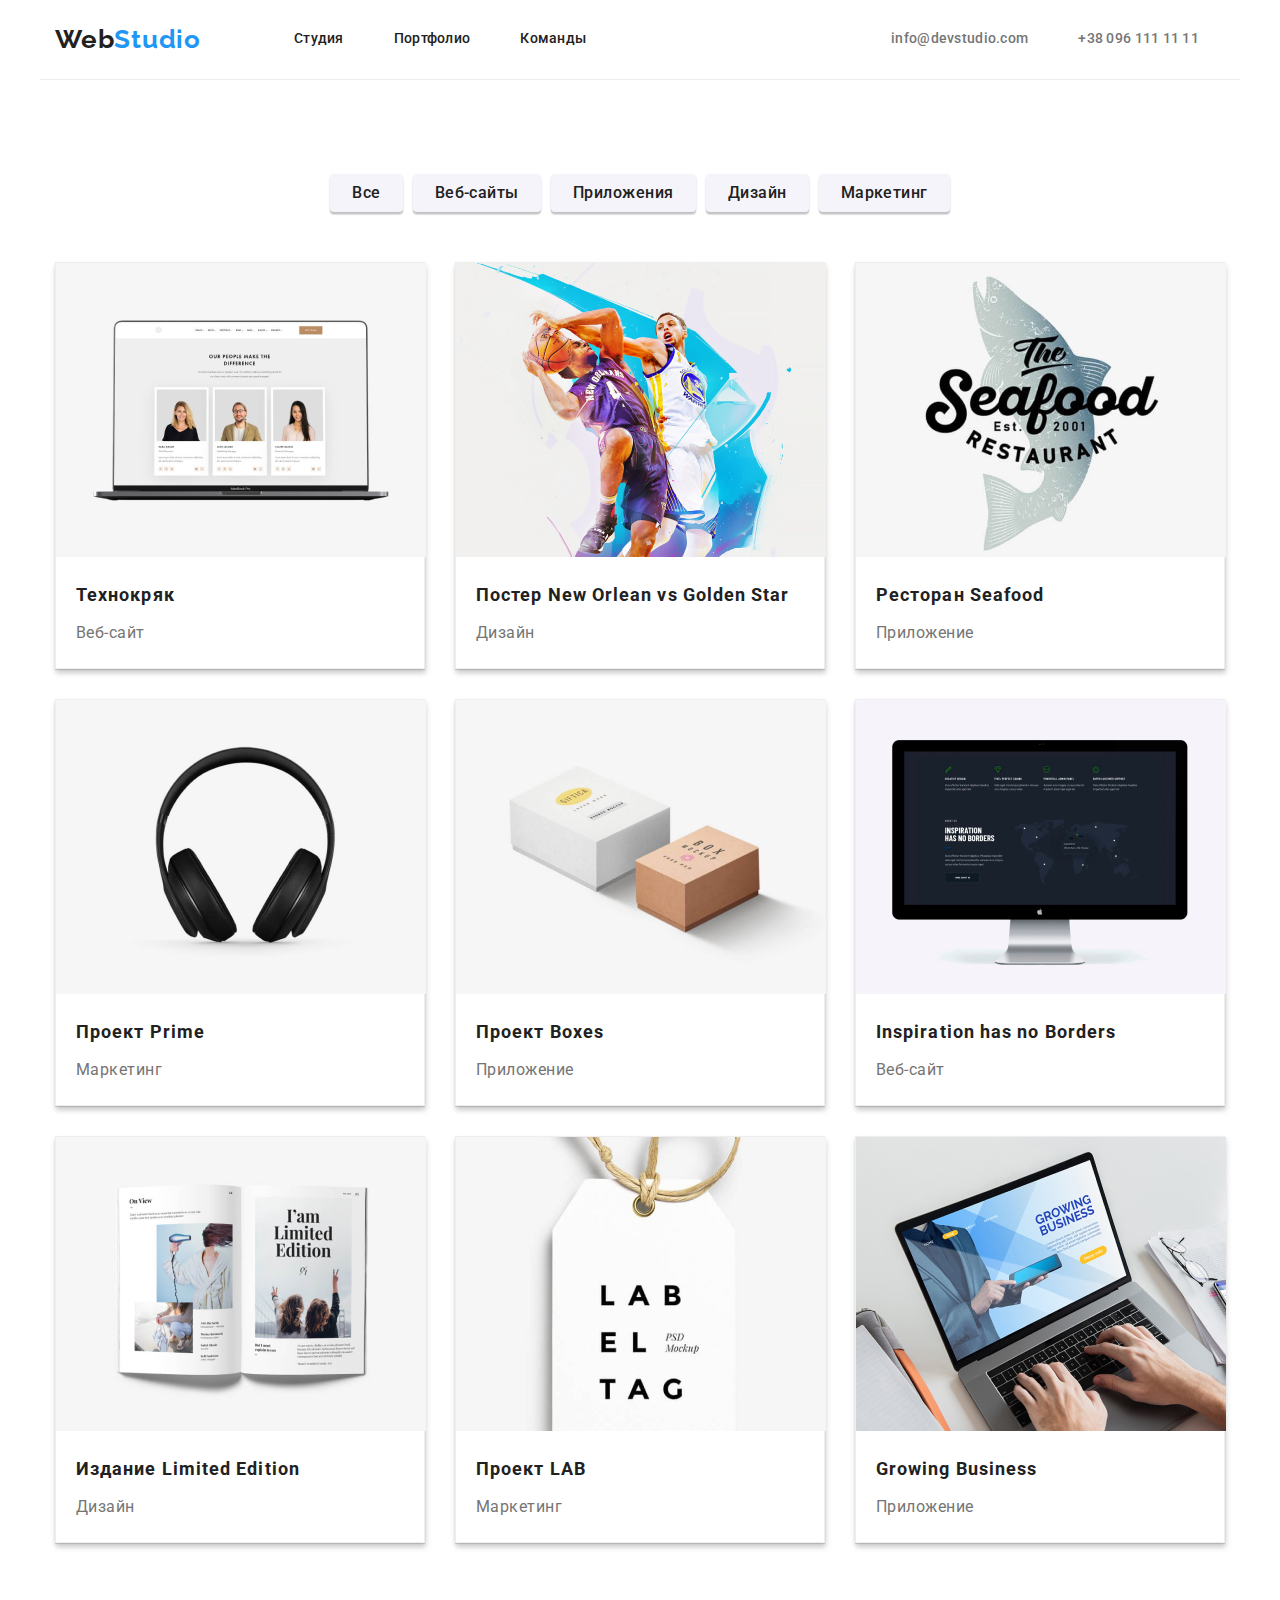
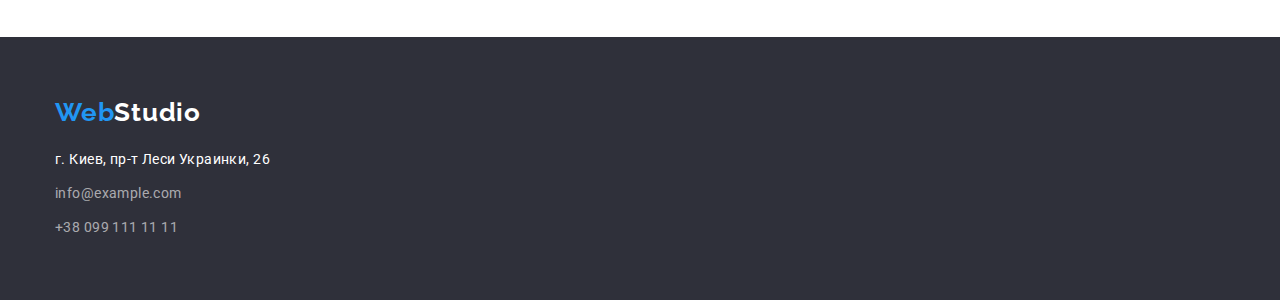
==== portfolio.html @ 48a1d193 "Dekor.elements 06.12.2020" ====
<!DOCTYPE html>
<html lang="ru">

<head>
    <meta charset="UTF-8" />
    <meta name="viewport" content="width=device-width, initial-scale=1.0" />
    <title lang="en">WeB Studio</title>
    <link rel="stylesheet"
        href="https://cdnjs.cloudflare.com/ajax/libs/modern-normalize/1.0.0/modern-normalize.min.css">
    <link rel="preconnect" href="https://fonts.gstatic.com">
    <link
        href="https://fonts.googleapis.com/css2?family=Raleway:wght@700&family=Roboto:wght@400;500;700;900&display=swap"
        rel="stylesheet">
    <link rel="stylesheet" href="./css/style.css">
</head>


<body>
    <!--Шапка-->
    <header class="header">
        <div class="container">
            <nav class="navigation">
                <a href="index.html" class="logo"><span class="logo-header">Web</span>Studio</a>

                <ul class="navigation-list">
                    <li class="navigation-list-item">
                        <a href="index.html" class="navigation-list-link">Студия</a>
                    </li>
                    <li class="navigation-list-item">
                        <a href="" class="navigation-list-link">Портфолио</a>
                    </li>
                    <li class="navigation-list-item">
                        <a href="" class="navigation-list-link">Команды</a>
                    </li>
                </ul>

                <ul class="navigation-list-information">
                    <li class="navigation-list-item">
                        <a href="mailto:info@devstudio.com" class="header-mail">info@devstudio.com</a>
                    </li>
                    <li class="navigation-list-item">
                        <a href="tel:+380961111111" class="header-tel">+38 096 111 11 11</a>
                    </li>
                </ul>
            </nav>
        </div>
    </header>

    <main>
        <!-- Кнопки -->
        <section class="main-button">
            <div class="container">
                <h2 class="visually-hidden">Виды навигации</h2>

                <ul class="button-list">
                    <li class="button-list-item">
                        <button class="button-active" type="button">Все</button>
                    </li>
                    <li class="button-list-item">
                        <button class="button-active" type="button">Веб-сайты</button>
                    </li>
                    <li class="button-list-item">
                        <button class="button-active" type="button">Приложения</button>
                    </li>
                    <li class="button-list-item">
                        <button class="button-active" type="button">Дизайн</button>
                    </li>
                    <li class="button-list-item">
                        <button class="button-active" type="button">Маркетинг</button>
                    </li>
                </ul>
            </div>
        </section>

        <!-- Услуги -->

        <section class="poster">
            <div class="container">
                <ul class="poster-list">
                    <li class="poster-list-item">
                        <img class="poster-image" src="./images/file-1.jpg" alt="Ноутбук с людьми" width="370"
                            height="294" />
                        <h3 class="poster-title">Технокряк</h3>
                        <p class="poster-text">Веб-сайт</p>
                    </li>
                    <li class="poster-list-item">
                        <img class="poster-image" src="./images/file-2.jpg" alt="Постер-Баскетбол" width="370"
                            height="294" />
                        <h3 class="poster-title">Постер New Orlean vs Golden Star</h3>
                        <p class="poster-text">Дизайн</p>
                    </li>
                    <li class="poster-list-item">
                        <img class="poster-image" src="./images/file-3.jpg" alt="Постер-Ресторан" width="370"
                            height="294" />
                        <h3 class="poster-title">Ресторан Seafood</h3>
                        <p class="poster-text">Приложение</p>
                    </li>
                    <li class="poster-list-item">
                        <img class="poster-image" src="./images/file-4.jpg" alt="Наушники" width="370" height="294" />
                        <h3 class="poster-title">Проект Prime</h3>
                        <p class="poster-text">Маркетинг</p>
                    </li>
                    <li class="poster-list-item">
                        <img class="poster-image" src="./images/file-5.jpg" alt="Новый проект" width="370"
                            height="294" />
                        <h3 class="poster-title">Проект Boxes</h3>
                        <p class="poster-text">Приложение</p>
                    </li>
                    <li class="poster-list-item">
                        <img class="poster-image" src="./images/file-6.jpg" alt="Монитор" width="370" height="294" />
                        <h3 class="poster-title" lang="en">Inspiration has no Borders</h3>
                        <p class="poster-text">Веб-сайт</p>
                    </li>
                    <li class="poster-list-item">
                        <img class="poster-image" src="./images/file-7.jpg" alt="Журнал" width="370" height="294" />
                        <h3 class="poster-title">Издание Limited Edition</h3>
                        <p class="poster-text">Дизайн</p>
                    </li>
                    <li class="poster-list-item">
                        <img class="poster-image" src="./images/file-8.jpg" alt="Маркетинговый проект" width="370"
                            height="294" />
                        <h3 class="poster-title">Проект LAB</h3>
                        <p class="poster-text">Маркетинг</p>
                    </li>
                    <li class="poster-list-item">
                        <img class="poster-image" src="./images/file-9.jpg" alt="Ноутбук" width="370" height="294" />
                        <h3 class="poster-title" lang="en">Growing Business</h3>
                        <p class="poster-text">Приложение</p>
                    </li>
                </ul>
            </div>
        </section>
    </main>

    <!--Футер-->
    <footer class="footer">

        <div class="container">
            <a href="index.html" class="logo-footer"><span class="logo">Web</span>Studio</a>

            <address class="address">
                <ul class="address-list">
                    <li class="address-list-item">
                        <a class="address-list-link" href="https://goo.gl/maps/AcYd8yKNyFsXZPgV9" target="_blank"
                            rel="noreferrer noopener">г. Киев, пр-т Леси Украинки, 26</a>
                    </li>
                    <li class="address-list-item">
                        <a class="address-list-link" href="mailto:info@example.com">info@example.com</a>
                    </li>
                    <li class="address-list-item">
                        <a class="address-list-link" href="tel:+380991111111">+38 099 111 11 11</a>
                    </li>
                </ul>
            </address>
        </div>
        
    </footer>
</body>

</html>
---- css/style.css ----
/* !Text:Roboto 
font-weight: 500, 900, 700, 400,  */

:root {
  --main-text: Roboto, sans-serif;
  --logo-text: Raleway, sans-serif;
  --black-color: #212121;
  --blue-color: #2196f3;
  --grey-color: #757575;
  --white-color: #ffffff;
  --address-link-color: rgba(255, 255, 255, 0.6);
}

body {
  font-family: var(--main-text);
  font-style: normal;
}

ul {
  list-style: none;
}

ul,
ol {
  margin: 0;
  padding: 0;
}

/* li, h1, h2, h3, p{
    outline: 1px solid red;
} */

h1,
h2,
h3,
h4,
h5,
h6 {
  margin: 0;
}

p {
  margin: 0;
}

img {
  display: block;
}

.container {
  width: 1200px;
  padding: 0 15px;
  margin: 0 auto;
}

/* !=================HEADER=================== */

.header .container {
  display: flex;
  align-items: center;
  padding-top: 24px;
  padding-bottom: 24px;
  border-bottom: 1px solid #ececec;
}

.header .logo {
  margin-right: 93px;
}

.navigation {
  display: flex;
  align-items: center;
}

.navigation-list,
.navigation-list-information {
  display: flex;
  align-items: center;
}

.navigation-list-item {
  /* outline: 1px solid tomato; */
}

.navigation-list-item:not(:last-child) {
  margin-right: 50px;
}

.container-mail{
  display: flex;
  align-items: center;
 }

.navigation-list-information {
  margin-left: 305px;
}

.container-mail, .container-telefon{
  display: flex;
  align-items: center;
}

.container-mail{
  margin-right: 30px;
}

.logo-link{
  margin-right: 10px;
}

.logo-header,
.logo,
.logo-footer {
  font-family: var(--logo-text);
  font-weight: 700;
  font-size: 26px;
  line-height: 1.19;
  letter-spacing: 0.03em;
  color: var(--black-color);
  text-decoration: none;
}


.navigation-list-link,
.header-mail,
.header-tel {
  font-weight: 500;
  font-size: 14px;
  line-height: 1.14;
  letter-spacing: 0.02em;
}


.navigation-list-item{
  display: flex;
  flex: wrap;
}

.navigation-list-link,
.header-mail,
.address-list-link {
  color: var(--black-color);
  text-decoration: none;
}

.navigation-list-link:hover,
.navigation-list-link:focus {
  color: var(--blue-color);
}


/* .logo-link:hover .header-mail,
.logo-link:focus .header-mail{
  fill: var(--blue-color);
} */

/* .header-mail:hover .logo-link,
.header-mail:focus .logo-link{
  fill: var(--blue-color);
} */

/* .container-mail:hover,
.container-mail:focus{
  fill: var(--blue-color);
} */

/* .logo-link:hover .header-mail,
.logo-link:focus .header-mail{
  fill: currentColor;
} */

.header-tel,
.header-mail {
  color: var(--grey-color);
  text-decoration: none;
}

/* !============================HERO==================== */

.hero .container {
  display: flex;
  flex-wrap: wrap;
  justify-content: center;
  padding-left: 237px;
  padding-right: 237px;
  padding-top: 200px;
  padding-bottom: 200px;
}

.container .container-title {
  margin-bottom: 30px;
}

.hero {
  background: #2F303A;
  background-image: linear-gradient(
   rgba(47, 48, 58, 0.4),
   rgba(47, 48, 58, 0.4)
  ),

  url(/images/main-image.jpg);
  background-repeat: no-repeat;
  background-size: cover;
}

.container-title .hero-title {
  font-weight: 900;
  font-size: 44px;
  line-height: 1.36;
  text-align: center;
  letter-spacing: 0.06em;
  text-transform: uppercase;
  color: var(--white-color);
}

.container .container-link {
  padding-top: 10px;
  padding-bottom: 10px;
  padding-right: 32px;
  padding-left: 32px;
  box-shadow: 0px 4px 4px rgba(0, 0, 0, 0.15);
  border-radius: 4px;
  background: var(--blue-color);
}

.hero .hero-link {
  font-weight: 700;
  font-size: 16px;
  line-height: 1.875;
  letter-spacing: 0.06em;
  color: var(--white-color);
  text-decoration: none;
  display: flex;
  align-items: center;
  text-align: center;
}

.visually-hidden {
  position: absolute;
  width: 1px;
  height: 1px;
  margin: -1px;
  border: 0;
  padding: 0;

  white-space: nowrap;
  clip-path: inset(100%);
  clip: rect(0 0 0 0);
  overflow: hidden;
}

/* !=======================OBJECT========================= */

.container-object{
  display: flex;
  justify-content: center;
  align-items: center;
  width: 270px;
  height: 120px;
  background: #F5F4FA;
  border-radius: 4px;
  margin-bottom: 30px;
}

.object .object-list {
  display: flex;
  padding-top: 94px;
  padding-bottom: 94px;
}

.margin:not(:last-child) {
  margin-right: 30px;
}

.object-list-title {
  margin-bottom: 10px;
}

.object-list-title {
  font-weight: 700;
  font-size: 14px;
  line-height: 1.14;
  letter-spacing: 0.03em;
  text-transform: uppercase;
  color: var(--black-color);
}

.object-list-text {
  font-weight: 400;
  font-size: 14px;
  line-height: 1.71;
  width: 270px;
  letter-spacing: 0.03em;
  color: var(--grey-color);
}

/* !==============================LESSONS===================== */

.lessons-title {
  margin-bottom: 50px;
}

.lessons-list {
  display: flex;
  align-items: center;
  margin-bottom: 94px;
}

.lessons-title,
.command-main-title,
.clients-title {
  font-weight: 700;
  font-size: 36px;
  line-height: 1.16;
  text-align: center;
  letter-spacing: 0.03em;
  color: var(--black-color);
}

/*!==============================COMMAND===================== */

.command {
  background-color: #f5f4fa;
}

.command-main-title {
  padding-top: 94px;
  margin-bottom: 50px;
}

.command-list {
  display: flex;
  justify-content: space-between;
  padding-bottom: 94px;
}

.command-list-item {
  max-width: 270px;
}

.command-title {
  display: flex;
  justify-content: center;
}

.command-profession {
  display: flex;
  justify-content: center;
  /* padding-bottom: 30px; */
}

.command-list-item{
  /* padding-bottom: 30px; */
}

.container-profession {
  background: #ffffff;
  box-shadow: 0px 1px 3px rgba(0, 0, 0, 0.12), 0px 1px 1px rgba(0, 0, 0, 0.14),
    0px 2px 1px rgba(0, 0, 0, 0.2);
  border-radius: 0px 0px 4px 4px;
  padding-top: 30px;
  /* padding-bottom: 30px; */
  /* padding-bottom: 94px;  */
}

.container-profession .command-title {
  margin-bottom: 10px;
}

.command-title,
.command-profession {
  font-weight: 500;
  font-size: 16px;
  line-height: 1.19;
  /* text-align: center; */
  letter-spacing: 0.03em;
  color: var(--black-color);
}

.command-profession {
  font-weight: 400;
  color: var(--grey-color);
}

.container-icon{
  padding-top: 16px;
  padding-bottom: 30px;
}

.command-list-icon{
  display: flex;
  justify-content: center;
  align-items: center;
}

.command-list-link{
  display: flex;
  justify-content: center;
  align-items: center;
  width: 44px;
  height: 44px;
  border-radius: 50%;
  fill: #afb1b8;
  background-color: var(--white-color)
}

.command-list-icon-item:not(:last-child){
  margin-right: 10px;
}

.command-list-link:hover,
.command-list-link:focus{
  background-color: var(--blue-color);
}

.command-list-link:hover .command-list-icon,
.command-list-link:focus .command-list-icon{
   fill: var(--white-color);
}

/* !=====================CLIENT================ */

.clients-title{
  padding-top: 94px;
  padding-bottom: 50px;
}

.clients-list-item{
  display: flex;
  align-items: center;
  justify-content: center;
  width: 170px;
  height: 90px;
  border: 1px solid #AFB1B8;
  border-radius: 4px;
  background-color:var(--white-color);
}

.clients-list{
  padding-bottom: 94px;
}

.clients-list-link{
  display: flex;
  align-items: center;
  justify-content: center;
}

.clients-list{
  display: flex;
  justify-content: space-between;
}

.clients-list-icon{
  fill: #AFB1B8;
}

.clients-list-item:hover .clients-list-icon,
.clients-list-item:focus .clients-list-icon{
  fill: var(--blue-color);
}

/* .clients-list-link:hover .clients-list-icon,
.clients-list-link:focus .clients-list-icon{
  fill: var(--blue-color);
} */


/* !================================FOOTER====================== */

.logo-footer {
  color: var(--white-color);
  padding-top: 60px;
  padding-bottom: 20px;
  display: inline-block;
}

.container .logo {
  color: var(--blue-color);
}

.footer {
  background-color: #2f303a;
}

.address-list-link {
  display: inline-block;
}

.address-list-item:not(:last-child) {
  margin-bottom: 10px;
}

.address-list {
  padding-bottom: 60px;
}

.address-list-link {
  font-style: normal;
  font-weight: 400;
  font-size: 14px;
  line-height: 1.71;
  letter-spacing: 0.03em;
  color: var(--address-link-color);
}

a[href^="https://goo.gl/maps/AcYd8yKNyFsXZPgV9"]
{
  color: var(--white-color);
}


.join{
font-weight: 700;
font-size: 14px;
line-height: 1.14;
letter-spacing: 0.03em;
text-transform: uppercase;
color: var(--white-color);
display: inline-block;
}

.container-primary{
  display: inline-block;
}

/* !========================PORTFOLIO=============== */

/* !========================BUTTON=============== */

.button-list {
  margin-top: 94px;
}

.button-list {
  display: flex;
  justify-content: center;
}

.button-active {
  font-weight: 500;
  font-size: 16px;
  line-height: 1.63;
  text-align: center;
  letter-spacing: 0.03em;
  color: var(--black-color);
  background: #f5f4fa;
  border-radius: 4px;
  box-shadow: 0px 3px 1px rgba(0, 0, 0, 0.1), 0px 1px 2px rgba(0, 0, 0, 0.08),
    0px 2px 2px rgba(0, 0, 0, 0.12);
  padding: 6px 6px;
  padding-right: 22px;
  padding-left: 22px;
  border: none;
}

.button-list {
  margin-bottom: 50px;
}

.button-list-item:not(:last-child) {
  margin-right: 10px;
}

.button-active:hover,
.button-active:focus {
  color: var(--white-color);
  background: #2196f3;
  cursor: pointer;
}

/* !========================POSTER=============== */

.poster-list-item {
  width: 370px;
  margin-right: 30px;
  margin-bottom: 30px;
  background: #ffffff;
  border: 1px solid #eeeeee;
  box-shadow: 0px 1px 1px rgba(0, 0, 0, 0.12), 0px 4px 4px rgba(0, 0, 0, 0.06),
    1px 4px 6px rgba(0, 0, 0, 0.16);
}

.poster-title {
  padding-top: 20px;
  padding-left: 20px;
  margin-bottom: 5px;
  /* outline: 1px solid black; */
}

.poster-text {
  padding-left: 20px;
  padding-bottom: 20px;
  /* outline: 1px solid black; */
}

.poster .poster-list {
  display: flex;
  flex-wrap: wrap;
}

.poster-list-item:nth-child(3n) {
  margin-right: 0px;
}

.poster-list-item:nth-last-child(-n + 3) {
  margin-bottom: 0px;
}

.poster-list {
  padding-bottom: 94px;
}

.poster .poster-title {
  font-weight: 700;
  font-size: 18px;
  line-height: 2;
  letter-spacing: 0.06em;
  color: var(--black-color);
}

.poster .poster-text {
  font-weight: 400;
  font-size: 16px;
  line-height: 1.88;
  letter-spacing: 0.03em;
  color: var(--grey-color);
}
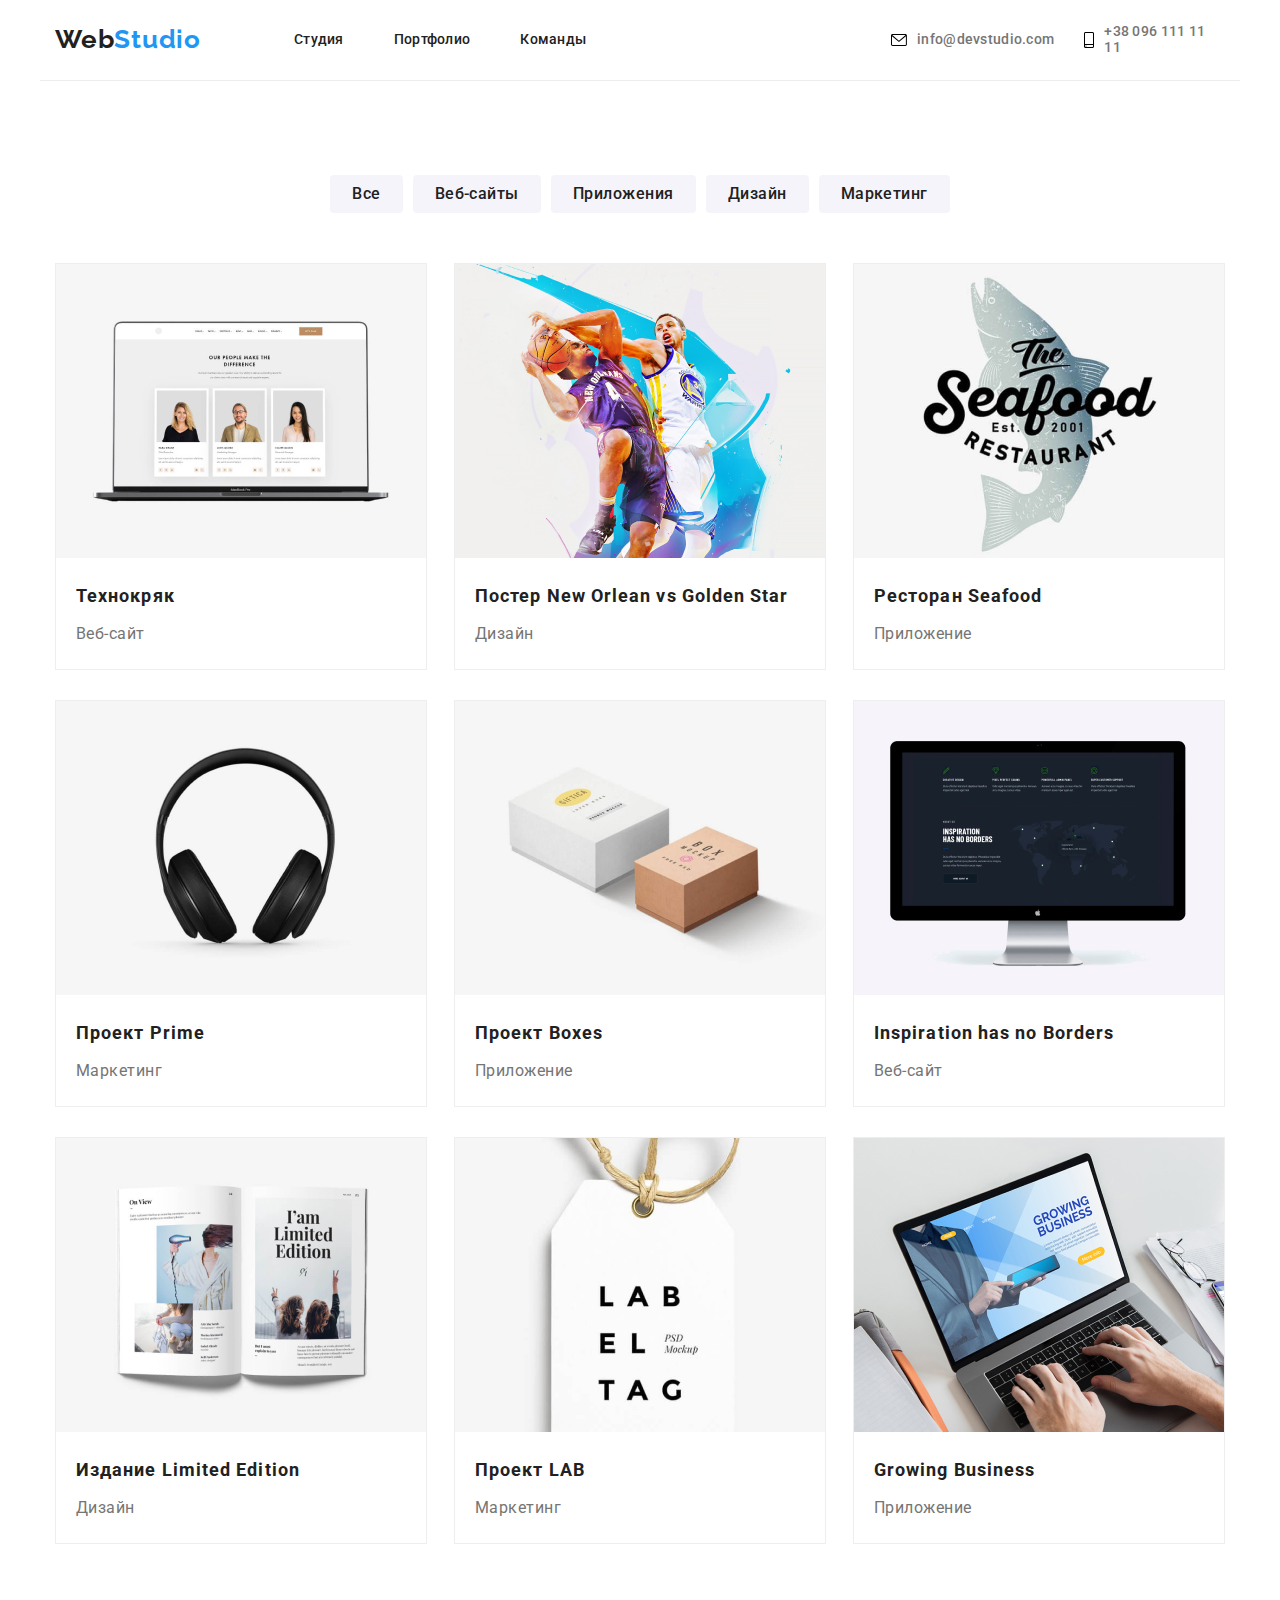
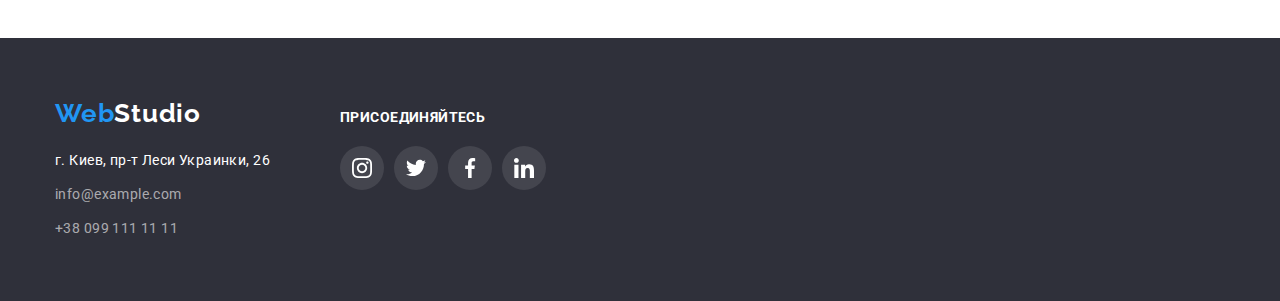
==== commit c85049af: "desk.element + 2index -final" ====
--- a/portfolio.html
+++ b/portfolio.html
@@ -35,11 +35,24 @@
                 </ul>
 
                 <ul class="navigation-list-information">
-                    <li class="navigation-list-item">
-                        <a href="mailto:info@devstudio.com" class="header-mail">info@devstudio.com</a>
-                    </li>
-                    <li class="navigation-list-item">
-                        <a href="tel:+380961111111" class="header-tel">+38 096 111 11 11</a>
+                    <li class="navigation-list-item-link">
+                        <div class="container-mail">
+                            <a href="mailto:info@devstudio.com" class="header-mail">info@devstudio.com
+                                <svg class="logo-link" width=16px height=12px>
+                                <use href="./images/sprite.svg#icon-mail"></use>
+                            </svg>
+                            </a>
+                        </div>
+                    </li>
+
+                    <li class="navigation-list-item">
+                        <div class="container-telefon">
+
+                            <a href="tel:+380961111111" class="header-tel">+38 096 111 11 11
+                                <svg class="logo-link" width=10px height=16px>
+                                <use href="./images/sprite.svg#icon-telefon"></use>
+                            </svg> 
+                            </a>
                     </li>
                 </ul>
             </nav>
@@ -47,7 +60,9 @@
     </header>
 
     <main>
+
         <!-- Кнопки -->
+
         <section class="main-button">
             <div class="container">
                 <h2 class="visually-hidden">Виды навигации</h2>
@@ -133,28 +148,74 @@
     </main>
 
     <!--Футер-->
-    <footer class="footer">
-
-        <div class="container">
-            <a href="index.html" class="logo-footer"><span class="logo">Web</span>Studio</a>
-
-            <address class="address">
-                <ul class="address-list">
-                    <li class="address-list-item">
-                        <a class="address-list-link" href="https://goo.gl/maps/AcYd8yKNyFsXZPgV9" target="_blank"
-                            rel="noreferrer noopener">г. Киев, пр-т Леси Украинки, 26</a>
-                    </li>
-                    <li class="address-list-item">
-                        <a class="address-list-link" href="mailto:info@example.com">info@example.com</a>
-                    </li>
-                    <li class="address-list-item">
-                        <a class="address-list-link" href="tel:+380991111111">+38 099 111 11 11</a>
-                    </li>
-                </ul>
-            </address>
-        </div>
-        
-    </footer>
-</body>
-
-</html>+        <!--Футер-->
+        <footer class="footer">
+
+            <div class="container">
+    
+                <div class="container-primary">
+    
+                    <a href="#" class="logo-footer"><span class="logo">Web</span>Studio</a>
+    
+                    <address class="address">
+                        <ul class="address-list">
+                            <li class="address-list-item">
+                                <a class="address-list-link" href="https://goo.gl/maps/AcYd8yKNyFsXZPgV9" target="_blank"
+                                    rel="noreferrer noopener">г. Киев, пр-т Леси Украинки, 26</a>
+                            </li>
+                            <li class="address-list-item">
+                                <a class="address-list-link" href="mailto:info@example.com">info@example.com</a>
+                            </li>
+                            <li class="address-list-item">
+                                <a class="address-list-link" href="tel:+380991111111">+38 099 111 11 11</a>
+                            </li>
+                        </ul>
+                    </address>
+                </div>
+    
+    
+                <div class="container-secondary">
+    
+                    <p class="join">
+                        Присоединяйтесь
+                    </p>
+    
+                    <ul class="command-list-icon">
+                        <li class="command-list-icon-item">
+                            <a class="command-list-link night" href="">
+                                <svg class="command-list-icon white" width="20px" height="20px">
+                                    <use href="./images/sprite.svg#icon-instagram"></use>
+                                </svg>
+                            </a>
+                        </li>
+                        <li class="command-list-icon-item">
+                            <a class="command-list-link night" href="">
+                                <svg class="command-list-icon white" width="20px" height="20px">
+                                    <use href="./images/sprite.svg#icon-twitter"></use>
+                                </svg>
+                            </a>
+                        </li>
+                        <li class="command-list-icon-item">
+                            <a class="command-list-link night" href="">
+                                <svg class="command-list-icon white" width="20px" height="20px">
+                                    <use href="./images/sprite.svg#icon-facebook"></use>
+                                </svg>
+                            </a>
+                        </li>
+                        <li class="command-list-icon-item">
+                            <a class="command-list-link night" href="">
+                                <svg class="command-list-icon white" width="20px" height="20px">
+                                    <use href="./images/sprite.svg#icon-linkedin"></use>
+                                </svg>
+                            </a>
+                        </li>
+                    </ul>
+                </div>
+    
+            </div>
+    
+        </footer>
+    
+    </body>
+    
+    </html>--- a/css/style.css
+++ b/css/style.css
@@ -86,18 +86,43 @@
   margin-right: 50px;
 }
 
-.container-mail{
-  display: flex;
-  align-items: center;
- }
 
 .navigation-list-information {
   margin-left: 305px;
 }
 
-.container-mail, .container-telefon{
-  display: flex;
-  align-items: center;
+.header-mail{
+  display: flex;
+  flex-direction: row-reverse;
+  align-items: center;
+  justify-content: center;
+}
+
+.header-tel{
+  display: flex;
+  flex-direction: row-reverse;
+  align-items: center;
+  justify-content: center;
+}
+
+.header-mail:hover,
+.header-mail:focus { 
+  color: var(--blue-color);
+}
+
+.header-mail:hover .logo-link,
+.header-mail:focus .logo-link{
+  fill: var(--blue-color)
+}
+
+.header-tel:hover,
+.header-tel:focus { 
+  color: var(--blue-color);
+}
+
+.header-tel:hover .logo-link,
+.header-tel:focus .logo-link{
+  fill: var(--blue-color)
 }
 
 .container-mail{
@@ -120,7 +145,6 @@
   text-decoration: none;
 }
 
-
 .navigation-list-link,
 .header-mail,
 .header-tel {
@@ -130,7 +154,6 @@
   letter-spacing: 0.02em;
 }
 
-
 .navigation-list-item{
   display: flex;
   flex: wrap;
@@ -147,27 +170,6 @@
 .navigation-list-link:focus {
   color: var(--blue-color);
 }
-
-
-/* .logo-link:hover .header-mail,
-.logo-link:focus .header-mail{
-  fill: var(--blue-color);
-} */
-
-/* .header-mail:hover .logo-link,
-.header-mail:focus .logo-link{
-  fill: var(--blue-color);
-} */
-
-/* .container-mail:hover,
-.container-mail:focus{
-  fill: var(--blue-color);
-} */
-
-/* .logo-link:hover .header-mail,
-.logo-link:focus .header-mail{
-  fill: currentColor;
-} */
 
 .header-tel,
 .header-mail {
@@ -401,7 +403,7 @@
   height: 44px;
   border-radius: 50%;
   fill: #afb1b8;
-  background-color: var(--white-color)
+  background-color: var(--white-color);
 }
 
 .command-list-icon-item:not(:last-child){
@@ -455,16 +457,16 @@
   fill: #AFB1B8;
 }
 
+.clients-list-item:hover,
+.clients-list-item:focus{
+  border: 1px solid var(--blue-color);
+  cursor: pointer;
+}
+
 .clients-list-item:hover .clients-list-icon,
 .clients-list-item:focus .clients-list-icon{
   fill: var(--blue-color);
 }
-
-/* .clients-list-link:hover .clients-list-icon,
-.clients-list-link:focus .clients-list-icon{
-  fill: var(--blue-color);
-} */
-
 
 /* !================================FOOTER====================== */
 
@@ -508,7 +510,6 @@
 {
   color: var(--white-color);
 }
-
 
 .join{
 font-weight: 700;
@@ -518,10 +519,25 @@
 text-transform: uppercase;
 color: var(--white-color);
 display: inline-block;
-}
-
-.container-primary{
-  display: inline-block;
+margin-bottom: 20px;
+}
+
+.footer .container{
+  display: flex;
+  flex-wrap: wrap;
+  align-items: baseline;
+}
+
+.container-secondary{
+  margin-left: 70px;
+}
+
+.night{
+  background: rgba(255, 255, 255, 0.1);
+}
+
+.white{
+  fill: var(--white-color);
 }
 
 /* !========================PORTFOLIO=============== */
@@ -546,8 +562,6 @@
   color: var(--black-color);
   background: #f5f4fa;
   border-radius: 4px;
-  box-shadow: 0px 3px 1px rgba(0, 0, 0, 0.1), 0px 1px 2px rgba(0, 0, 0, 0.08),
-    0px 2px 2px rgba(0, 0, 0, 0.12);
   padding: 6px 6px;
   padding-right: 22px;
   padding-left: 22px;
@@ -565,20 +579,22 @@
 .button-active:hover,
 .button-active:focus {
   color: var(--white-color);
+  box-shadow: 0px 3px 1px rgba(0, 0, 0, 0.1), 0px 1px 2px rgba(0, 0, 0, 0.08),
+  0px 2px 2px rgba(0, 0, 0, 0.12);
   background: #2196f3;
   cursor: pointer;
 }
 
 /* !========================POSTER=============== */
 
+
 .poster-list-item {
-  width: 370px;
-  margin-right: 30px;
+  border: 1px solid #eeeeee;
+  min-width: 370px;
   margin-bottom: 30px;
   background: #ffffff;
-  border: 1px solid #eeeeee;
-  box-shadow: 0px 1px 1px rgba(0, 0, 0, 0.12), 0px 4px 4px rgba(0, 0, 0, 0.06),
-    1px 4px 6px rgba(0, 0, 0, 0.16);
+  /* box-shadow: 0px 1px 1px rgba(0, 0, 0, 0.12), 0px 4px 4px rgba(0, 0, 0, 0.06),
+    1px 4px 6px rgba(0, 0, 0, 0.16); */
 }
 
 .poster-title {
@@ -597,6 +613,7 @@
 .poster .poster-list {
   display: flex;
   flex-wrap: wrap;
+  justify-content: space-between;
 }
 
 .poster-list-item:nth-child(3n) {
@@ -626,3 +643,10 @@
   letter-spacing: 0.03em;
   color: var(--grey-color);
 }
+
+.poster-list-item:hover,
+.poster-list-item:focus{
+  box-shadow: 0px 1px 1px rgba(0, 0, 0, 0.12), 0px 4px 4px rgba(0, 0, 0, 0.06),
+    1px 4px 6px rgba(0, 0, 0, 0.16);
+  cursor: pointer;
+}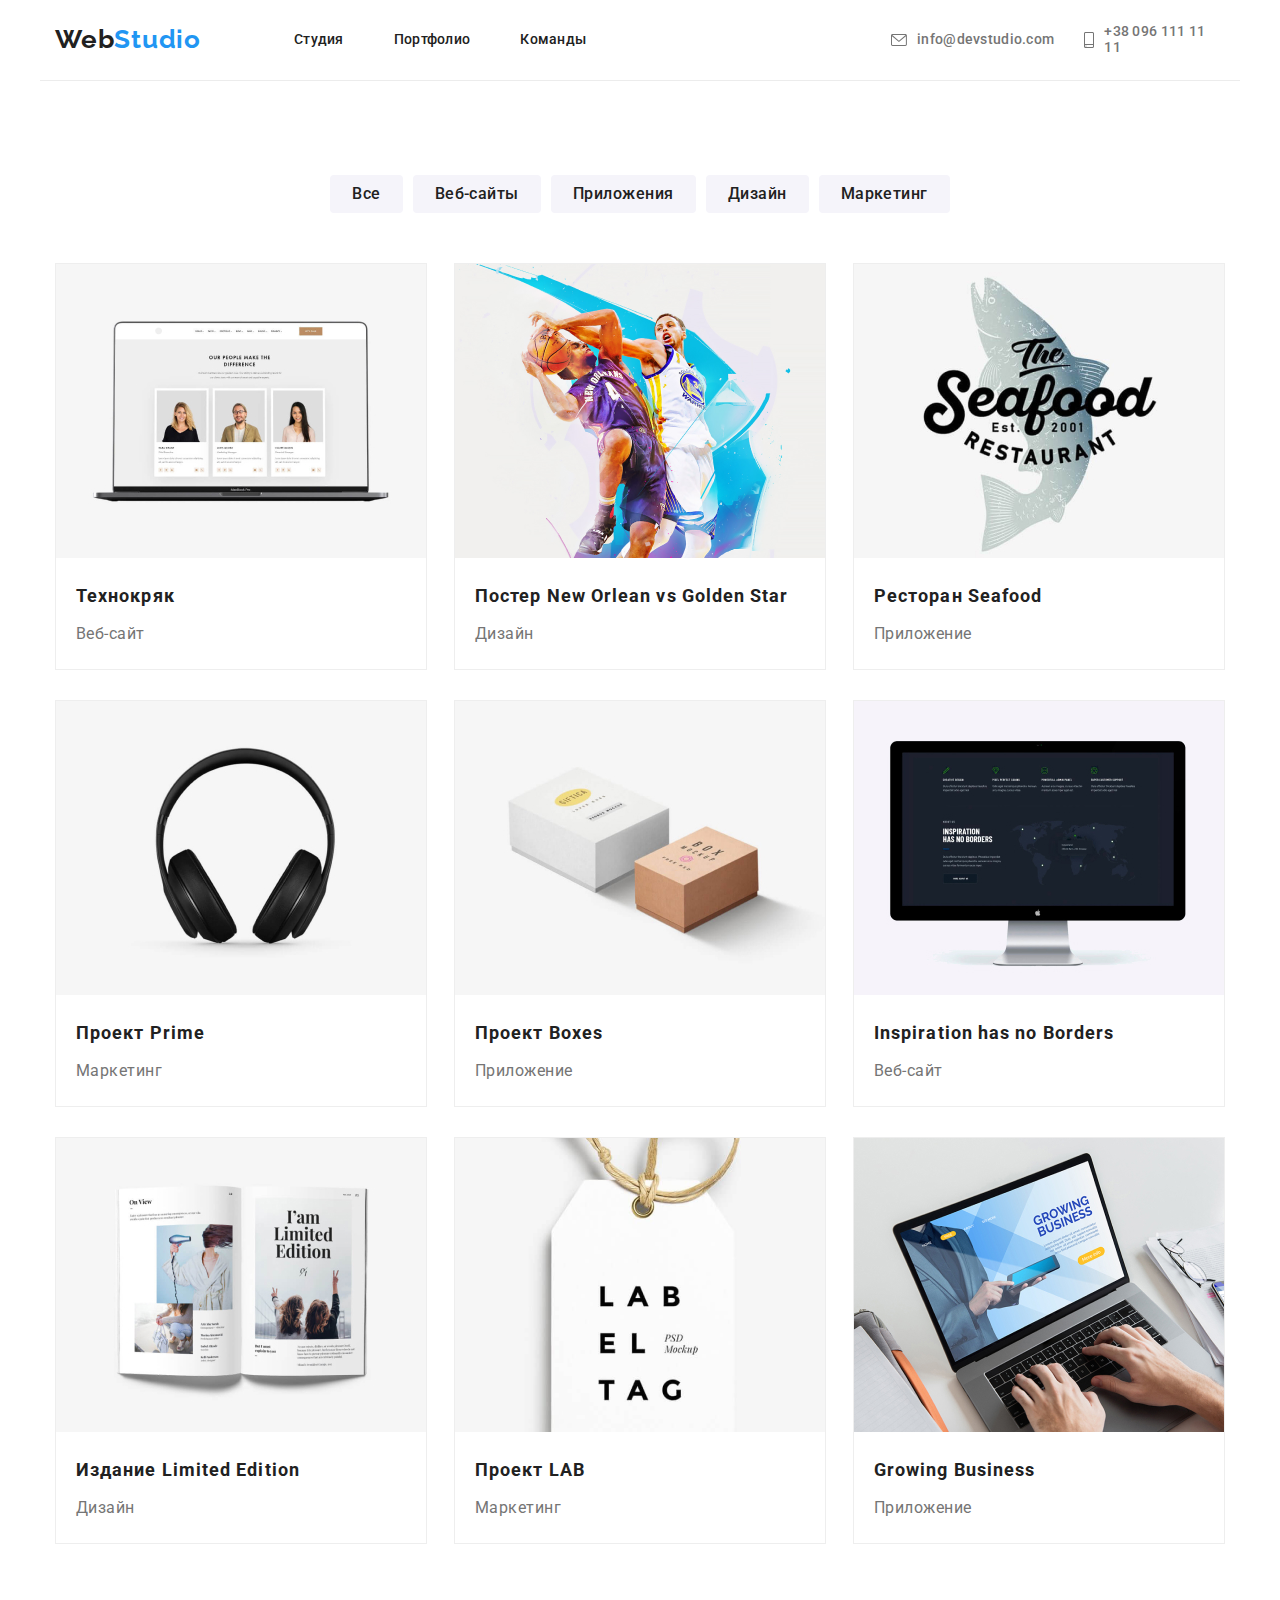
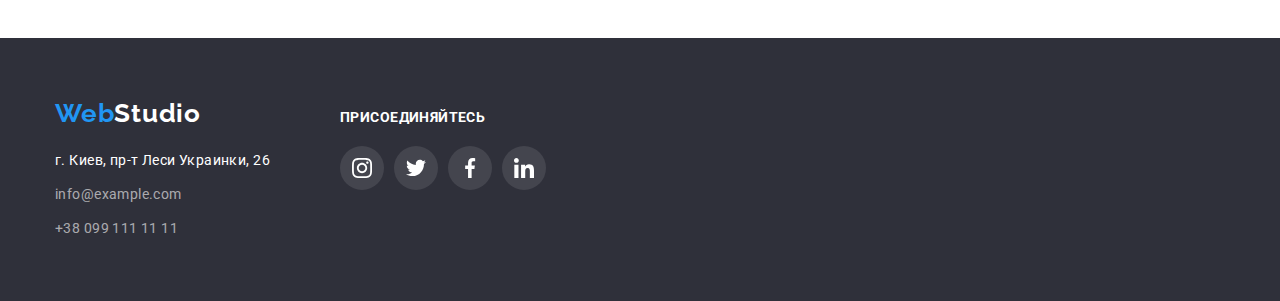
==== commit f7fa0f39: "corrector + portfolio(cards)" ====
--- a/portfolio.html
+++ b/portfolio.html
@@ -36,23 +36,24 @@
 
                 <ul class="navigation-list-information">
                     <li class="navigation-list-item-link">
-                        <div class="container-mail">
-                            <a href="mailto:info@devstudio.com" class="header-mail">info@devstudio.com
-                                <svg class="logo-link" width=16px height=12px>
+                        <!-- <div class="container-mail"> -->
+                        <a href="mailto:info@devstudio.com" class="header-mail">info@devstudio.com
+                            <svg class="logo-link" width=16px height=12px>
                                 <use href="./images/sprite.svg#icon-mail"></use>
                             </svg>
-                            </a>
-                        </div>
-                    </li>
-
-                    <li class="navigation-list-item">
-                        <div class="container-telefon">
-
-                            <a href="tel:+380961111111" class="header-tel">+38 096 111 11 11
-                                <svg class="logo-link" width=10px height=16px>
+                        </a>
+                        <!-- </div> -->
+                    </li>
+
+                    <li class="navigation-list-item">
+                        <!-- <div class="container-telefon"> -->
+
+                        <a href="tel:+380961111111" class="header-tel">+38 096 111 11 11
+                            <svg class="logo-link" width=10px height=16px>
                                 <use href="./images/sprite.svg#icon-telefon"></use>
-                            </svg> 
-                            </a>
+                            </svg>
+                        </a>
+                        <!-- </div> -->
                     </li>
                 </ul>
             </nav>
@@ -93,54 +94,82 @@
             <div class="container">
                 <ul class="poster-list">
                     <li class="poster-list-item">
-                        <img class="poster-image" src="./images/file-1.jpg" alt="Ноутбук с людьми" width="370"
-                            height="294" />
-                        <h3 class="poster-title">Технокряк</h3>
-                        <p class="poster-text">Веб-сайт</p>
-                    </li>
-                    <li class="poster-list-item">
-                        <img class="poster-image" src="./images/file-2.jpg" alt="Постер-Баскетбол" width="370"
-                            height="294" />
-                        <h3 class="poster-title">Постер New Orlean vs Golden Star</h3>
-                        <p class="poster-text">Дизайн</p>
-                    </li>
-                    <li class="poster-list-item">
-                        <img class="poster-image" src="./images/file-3.jpg" alt="Постер-Ресторан" width="370"
-                            height="294" />
-                        <h3 class="poster-title">Ресторан Seafood</h3>
-                        <p class="poster-text">Приложение</p>
-                    </li>
-                    <li class="poster-list-item">
-                        <img class="poster-image" src="./images/file-4.jpg" alt="Наушники" width="370" height="294" />
-                        <h3 class="poster-title">Проект Prime</h3>
-                        <p class="poster-text">Маркетинг</p>
-                    </li>
-                    <li class="poster-list-item">
-                        <img class="poster-image" src="./images/file-5.jpg" alt="Новый проект" width="370"
-                            height="294" />
-                        <h3 class="poster-title">Проект Boxes</h3>
-                        <p class="poster-text">Приложение</p>
-                    </li>
-                    <li class="poster-list-item">
-                        <img class="poster-image" src="./images/file-6.jpg" alt="Монитор" width="370" height="294" />
-                        <h3 class="poster-title" lang="en">Inspiration has no Borders</h3>
-                        <p class="poster-text">Веб-сайт</p>
-                    </li>
-                    <li class="poster-list-item">
-                        <img class="poster-image" src="./images/file-7.jpg" alt="Журнал" width="370" height="294" />
-                        <h3 class="poster-title">Издание Limited Edition</h3>
-                        <p class="poster-text">Дизайн</p>
-                    </li>
-                    <li class="poster-list-item">
-                        <img class="poster-image" src="./images/file-8.jpg" alt="Маркетинговый проект" width="370"
-                            height="294" />
-                        <h3 class="poster-title">Проект LAB</h3>
-                        <p class="poster-text">Маркетинг</p>
-                    </li>
-                    <li class="poster-list-item">
-                        <img class="poster-image" src="./images/file-9.jpg" alt="Ноутбук" width="370" height="294" />
-                        <h3 class="poster-title" lang="en">Growing Business</h3>
-                        <p class="poster-text">Приложение</p>
+                        <a href="#" class="poster-link">
+                            <img class="poster-image" src="./images/file-1.jpg" alt="Ноутбук с людьми" width="370"
+                                height="294" />
+                            <h3 class="poster-title">Технокряк</h3>
+                            <p class="poster-text">Веб-сайт</p>
+                        </a>
+
+                    </li>
+
+                    <li class="poster-list-item">
+                        <a href="#" class="poster-link">
+                            <img class="poster-image" src="./images/file-2.jpg" alt="Постер-Баскетбол" width="370"
+                                height="294" />
+                            <h3 class="poster-title">Постер New Orlean vs Golden Star</h3>
+                            <p class="poster-text">Дизайн</p>
+                        </a>
+
+                    </li>
+                    <li class="poster-list-item">
+                        <a href="#" class="poster-link">
+                            <img class="poster-image" src="./images/file-3.jpg" alt="Постер-Ресторан" width="370"
+                                height="294" />
+                            <h3 class="poster-title">Ресторан Seafood</h3>
+                            <p class="poster-text">Приложение</p>
+                        </a>
+
+                    </li>
+                    <li class="poster-list-item">
+                        <a href="#" class="poster-link">
+                            <img class="poster-image" src="./images/file-4.jpg" alt="Наушники" width="370" height="294" />
+                            <h3 class="poster-title">Проект Prime</h3>
+                            <p class="poster-text">Маркетинг</p>
+                        </a>
+
+                    </li>
+                    <li class="poster-list-item">
+                        <a href="#" class="poster-link">
+                            <img class="poster-image" src="./images/file-5.jpg" alt="Новый проект" width="370"
+                                height="294" />
+                            <h3 class="poster-title">Проект Boxes</h3>
+                            <p class="poster-text">Приложение</p>
+                        </a>
+
+                    </li>
+                    <li class="poster-list-item">
+                        <a href="#" class="poster-link">
+                            <img class="poster-image" src="./images/file-6.jpg" alt="Монитор" width="370" height="294" />
+                            <h3 class="poster-title" lang="en">Inspiration has no Borders</h3>
+                            <p class="poster-text">Веб-сайт</p>
+                        </a>
+
+                    </li>
+                    <li class="poster-list-item">
+                        <a href="#" class="poster-link">
+                            <img class="poster-image" src="./images/file-7.jpg" alt="Журнал" width="370" height="294" />
+                            <h3 class="poster-title">Издание Limited Edition</h3>
+                            <p class="poster-text">Дизайн</p>
+                        </a>
+
+                    </li>
+                    <li class="poster-list-item">
+                        <a href="#" class="poster-link">
+                            <img class="poster-image" src="./images/file-8.jpg" alt="Маркетинговый проект" width="370"
+                                height="294" />
+                            <h3 class="poster-title">Проект LAB</h3>
+                            <p class="poster-text">Маркетинг</p>
+                        </a>
+
+                    </li>
+                    <li class="poster-list-item">
+                        <a href="#" class="poster-link">
+                            <img class="poster-image" src="./images/file-9.jpg" alt="Ноутбук" width="370" height="294" />
+                            <h3 class="poster-title" lang="en">Growing Business</h3>
+                            <p class="poster-text">Приложение</p>
+                        </a>
+
                     </li>
                 </ul>
             </div>
@@ -148,74 +177,74 @@
     </main>
 
     <!--Футер-->
-        <!--Футер-->
-        <footer class="footer">
-
-            <div class="container">
-    
-                <div class="container-primary">
-    
-                    <a href="#" class="logo-footer"><span class="logo">Web</span>Studio</a>
-    
-                    <address class="address">
-                        <ul class="address-list">
-                            <li class="address-list-item">
-                                <a class="address-list-link" href="https://goo.gl/maps/AcYd8yKNyFsXZPgV9" target="_blank"
-                                    rel="noreferrer noopener">г. Киев, пр-т Леси Украинки, 26</a>
-                            </li>
-                            <li class="address-list-item">
-                                <a class="address-list-link" href="mailto:info@example.com">info@example.com</a>
-                            </li>
-                            <li class="address-list-item">
-                                <a class="address-list-link" href="tel:+380991111111">+38 099 111 11 11</a>
-                            </li>
-                        </ul>
-                    </address>
-                </div>
-    
-    
-                <div class="container-secondary">
-    
-                    <p class="join">
-                        Присоединяйтесь
-                    </p>
-    
-                    <ul class="command-list-icon">
-                        <li class="command-list-icon-item">
-                            <a class="command-list-link night" href="">
-                                <svg class="command-list-icon white" width="20px" height="20px">
-                                    <use href="./images/sprite.svg#icon-instagram"></use>
-                                </svg>
-                            </a>
+    <!--Футер-->
+    <footer class="footer">
+
+        <div class="container">
+
+            <div class="container-primary">
+
+                <a href="#" class="logo-footer"><span class="logo">Web</span>Studio</a>
+
+                <address class="address">
+                    <ul class="address-list">
+                        <li class="address-list-item">
+                            <a class="address-list-link" href="https://goo.gl/maps/AcYd8yKNyFsXZPgV9" target="_blank"
+                                rel="noreferrer noopener">г. Киев, пр-т Леси Украинки, 26</a>
                         </li>
-                        <li class="command-list-icon-item">
-                            <a class="command-list-link night" href="">
-                                <svg class="command-list-icon white" width="20px" height="20px">
-                                    <use href="./images/sprite.svg#icon-twitter"></use>
-                                </svg>
-                            </a>
+                        <li class="address-list-item">
+                            <a class="address-list-link" href="mailto:info@example.com">info@example.com</a>
                         </li>
-                        <li class="command-list-icon-item">
-                            <a class="command-list-link night" href="">
-                                <svg class="command-list-icon white" width="20px" height="20px">
-                                    <use href="./images/sprite.svg#icon-facebook"></use>
-                                </svg>
-                            </a>
-                        </li>
-                        <li class="command-list-icon-item">
-                            <a class="command-list-link night" href="">
-                                <svg class="command-list-icon white" width="20px" height="20px">
-                                    <use href="./images/sprite.svg#icon-linkedin"></use>
-                                </svg>
-                            </a>
+                        <li class="address-list-item">
+                            <a class="address-list-link" href="tel:+380991111111">+38 099 111 11 11</a>
                         </li>
                     </ul>
-                </div>
-    
-            </div>
-    
-        </footer>
-    
-    </body>
-    
-    </html>+                </address>
+            </div>
+
+
+            <div class="container-secondary">
+
+                <p class="join">
+                    Присоединяйтесь
+                </p>
+
+                <ul class="command-list-icon">
+                    <li class="command-list-icon-item">
+                        <a class="command-list-link night" href="">
+                            <svg class="command-list-icon white" width="20px" height="20px">
+                                <use href="./images/sprite.svg#icon-instagram"></use>
+                            </svg>
+                        </a>
+                    </li>
+                    <li class="command-list-icon-item">
+                        <a class="command-list-link night" href="">
+                            <svg class="command-list-icon white" width="20px" height="20px">
+                                <use href="./images/sprite.svg#icon-twitter"></use>
+                            </svg>
+                        </a>
+                    </li>
+                    <li class="command-list-icon-item">
+                        <a class="command-list-link night" href="">
+                            <svg class="command-list-icon white" width="20px" height="20px">
+                                <use href="./images/sprite.svg#icon-facebook"></use>
+                            </svg>
+                        </a>
+                    </li>
+                    <li class="command-list-icon-item">
+                        <a class="command-list-link night" href="">
+                            <svg class="command-list-icon white" width="20px" height="20px">
+                                <use href="./images/sprite.svg#icon-linkedin"></use>
+                            </svg>
+                        </a>
+                    </li>
+                </ul>
+            </div>
+
+        </div>
+
+    </footer>
+
+</body>
+
+</html>--- a/css/style.css
+++ b/css/style.css
@@ -96,6 +96,7 @@
   flex-direction: row-reverse;
   align-items: center;
   justify-content: center;
+  fill: var(--grey-color);
 }
 
 .header-tel{
@@ -103,6 +104,7 @@
   flex-direction: row-reverse;
   align-items: center;
   justify-content: center;
+  fill: var(--grey-color);
 }
 
 .header-mail:hover,
@@ -125,7 +127,7 @@
   fill: var(--blue-color)
 }
 
-.container-mail{
+.header-mail{
   margin-right: 30px;
 }
 
@@ -200,7 +202,7 @@
    rgba(47, 48, 58, 0.4)
   ),
 
-  url(/images/main-image.jpg);
+  url(../images/main-image.jpg);
   background-repeat: no-repeat;
   background-size: cover;
 }
@@ -422,50 +424,47 @@
 
 /* !=====================CLIENT================ */
 
-.clients-title{
+.main_title{
+  display: flex;
+  justify-content: center;
+  align-items: center;
   padding-top: 94px;
-  padding-bottom: 50px;
-}
-
-.clients-list-item{
-  display: flex;
-  align-items: center;
-  justify-content: center;
-  width: 170px;
-  height: 90px;
-  border: 1px solid #AFB1B8;
-  border-radius: 4px;
-  background-color:var(--white-color);
-}
-
-.clients-list{
-  padding-bottom: 94px;
-}
-
-.clients-list-link{
-  display: flex;
-  align-items: center;
-  justify-content: center;
-}
-
-.clients-list{
-  display: flex;
-  justify-content: space-between;
-}
-
-.clients-list-icon{
-  fill: #AFB1B8;
-}
-
-.clients-list-item:hover,
-.clients-list-item:focus{
-  border: 1px solid var(--blue-color);
-  cursor: pointer;
-}
-
-.clients-list-item:hover .clients-list-icon,
-.clients-list-item:focus .clients-list-icon{
-  fill: var(--blue-color);
+}
+
+.company-clients-list{
+    padding-bottom: 94px;
+    padding-top: 50px;
+    display: flex;
+    justify-content: center;
+}
+
+.company-item:not(:last-child){
+   margin-right: 30px; 
+}
+
+.company-link{
+    display: block;
+    width: 170px;
+    height: 90px;
+    display: flex;
+    justify-content: center;
+    align-items: center;
+    border: 1px solid #AFB1B8;
+    border-radius: 4px;
+}
+
+.company-svg{
+fill:  #AFB1B8;
+}
+
+.company-link:hover,
+.company-link:focus{
+    border: 1px solid var(--blue-color);
+}
+
+.company-link:hover .company-svg,
+.company-link:focus .company-svg {
+   fill: var(--blue-color);
 }
 
 /* !================================FOOTER====================== */
@@ -587,7 +586,6 @@
 
 /* !========================POSTER=============== */
 
-
 .poster-list-item {
   border: 1px solid #eeeeee;
   min-width: 370px;
@@ -600,7 +598,8 @@
 .poster-title {
   padding-top: 20px;
   padding-left: 20px;
-  margin-bottom: 5px;
+  /* margin-bottom: 5px; */
+  padding-bottom: 5px;
   /* outline: 1px solid black; */
 }
 
@@ -644,9 +643,27 @@
   color: var(--grey-color);
 }
 
+
+/* .poster-list-item:hover,
+.poster-list-item:focus{
+  box-shadow: 0px 1px 1px rgba(0, 0, 0, 0.12), 0px 4px 4px rgba(0, 0, 0, 0.06),
+    1px 4px 6px rgba(0, 0, 0, 0.16);
+  cursor: pointer;
+} */
+
+.poster-link{
+  text-decoration: none;
+}
+
+/* .poster-list-link:hover,
+.poster-list-link:focus{
+  box-shadow: 0px 1px 1px rgba(0, 0, 0, 0.12), 0px 4px 4px rgba(0, 0, 0, 0.06),
+    1px 4px 6px rgba(0, 0, 0, 0.16);
+} */
+
 .poster-list-item:hover,
 .poster-list-item:focus{
   box-shadow: 0px 1px 1px rgba(0, 0, 0, 0.12), 0px 4px 4px rgba(0, 0, 0, 0.06),
     1px 4px 6px rgba(0, 0, 0, 0.16);
-  cursor: pointer;
-}+}
+
